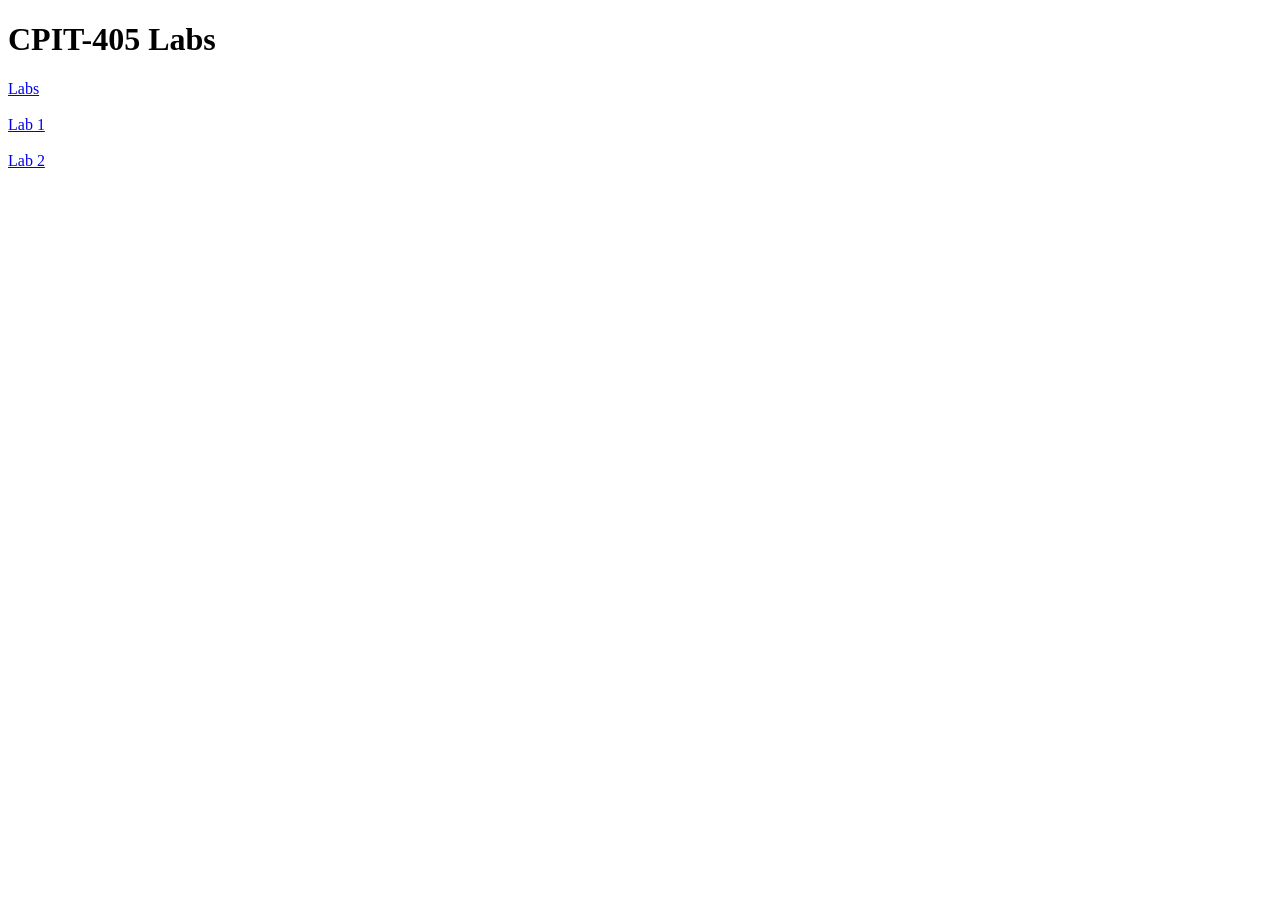
==== index.html @ 08fdaae6 "Add files via upload F2" ====
<!DOCTYPE html>
<html>
<head>
    <meta charset="UTF-8">
    <title>CPIT-405 Labs</title>
</head>

<body>

    <h1>CPIT-405 Labs</h1>
  <a href="Laps/laps.html">Labs</a>
   <br><br>

    <a href="Laps/lap1.html">Lab 1</a>
    <br><br>

    <a href="Laps/lap2.html">Lab 2</a>
    <br><br>

</body>
</html>
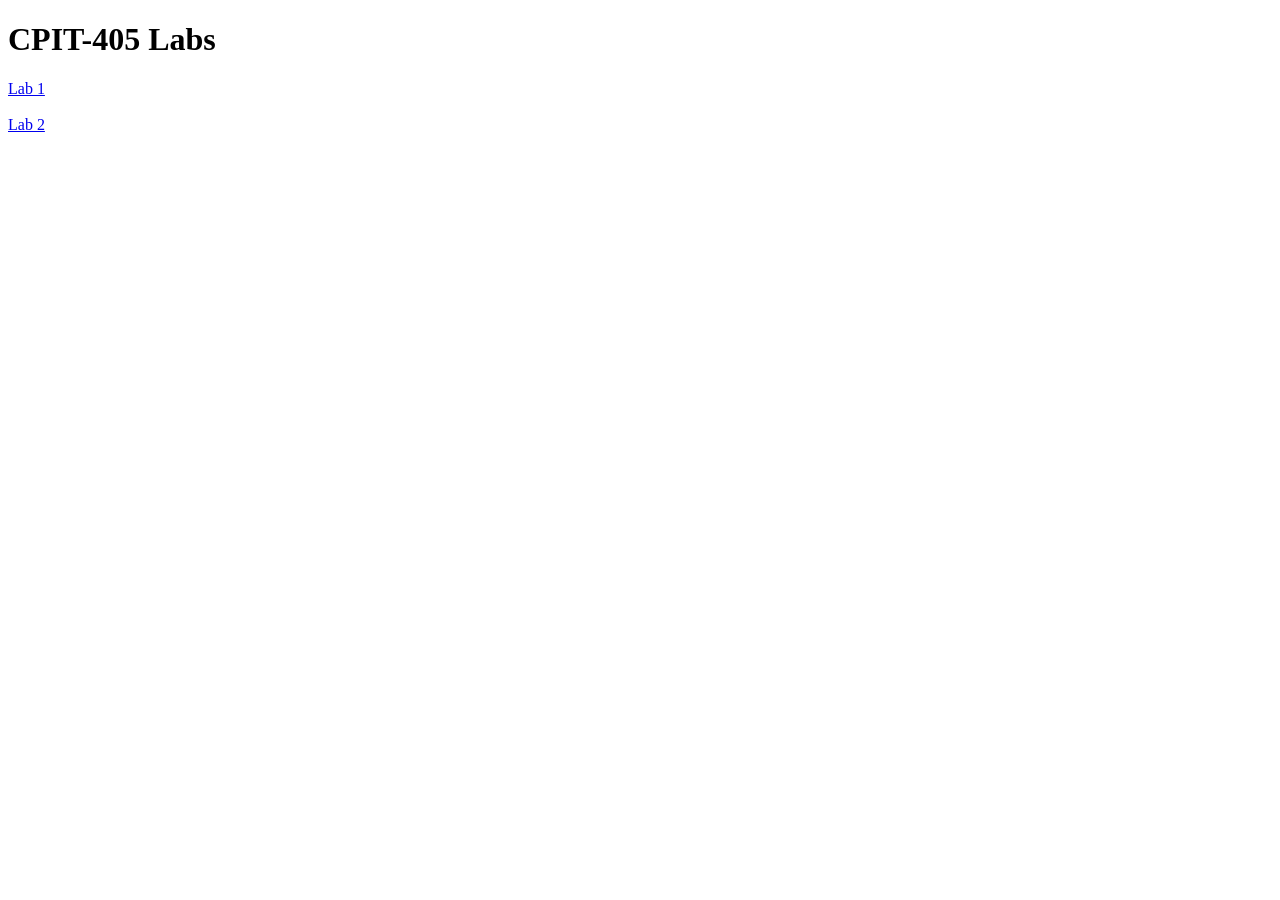
==== commit 97c885ec: "Update index.html FF" ====
--- a/index.html
+++ b/index.html
@@ -8,14 +8,12 @@
 <body>
 
     <h1>CPIT-405 Labs</h1>
-  <a href="Laps/laps.html">Labs</a>
-   <br><br>
 
-    <a href="Laps/lap1.html">Lab 1</a>
+    <a href="lap1.html">Lab 1</a>
     <br><br>
 
-    <a href="Laps/lap2.html">Lab 2</a>
+    <a href="lap2.html">Lab 2</a>
     <br><br>
 
 </body>
-</html>+</html>
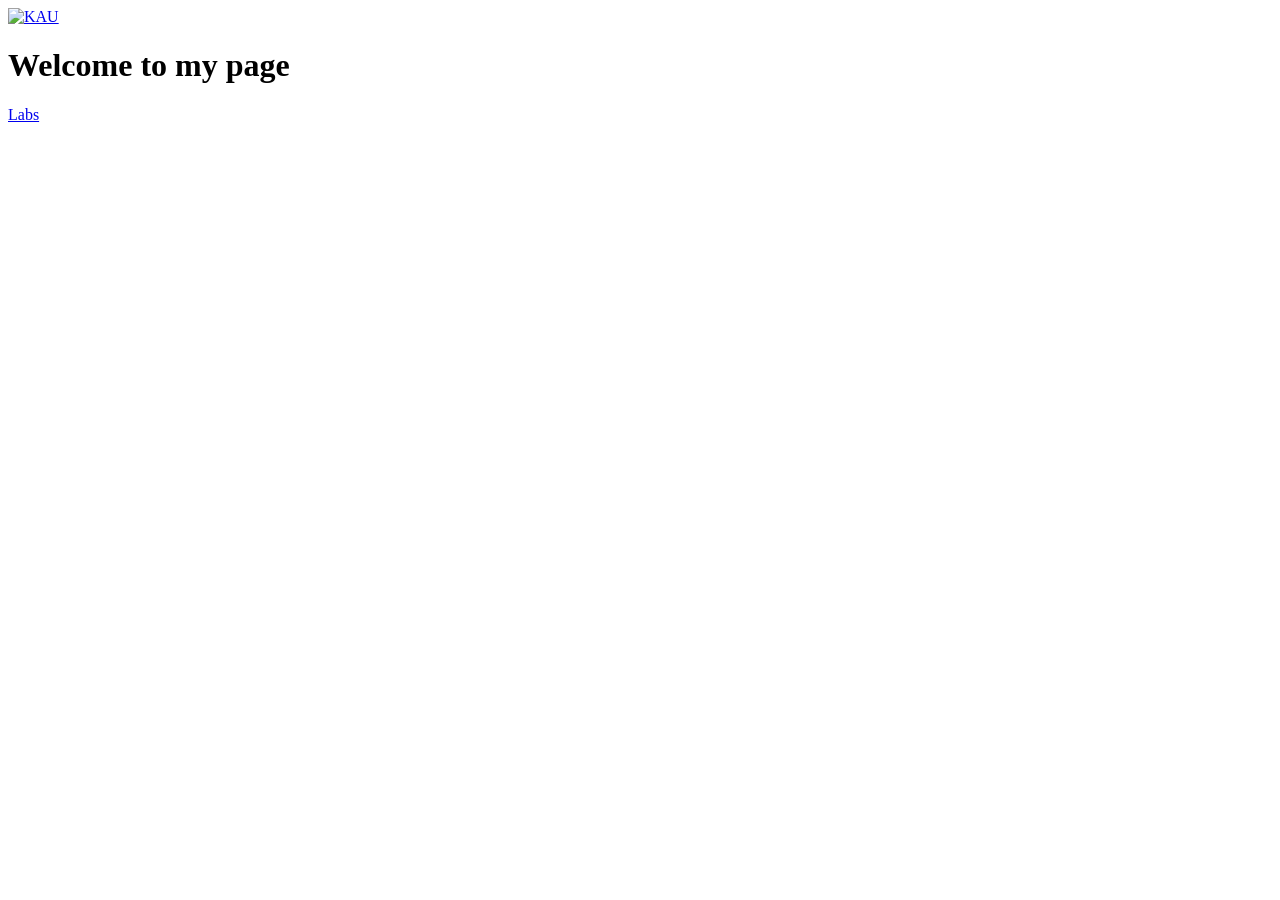
==== commit 5d3a66b0: "Update index.html 1.1" ====
--- a/index.html
+++ b/index.html
@@ -1,19 +1,20 @@
 <!DOCTYPE html>
-<html>
+<html lang="en">
 <head>
     <meta charset="UTF-8">
-    <title>CPIT-405 Labs</title>
+    <meta name="viewport" content="width=device-width, initial-scale=1.0">
+    <title>Home</title>
 </head>
 
 <body>
 
-    <h1>CPIT-405 Labs</h1>
+    <a href="https://www.kau.edu.sa" target="_blank">
+        <img src="https://www.kau.edu.sa/Images/logo.png" alt="KAU">
+    </a>
 
-    <a href="lap1.html">Lab 1</a>
-    <br><br>
+    <h1>Welcome to my page</h1>
 
-    <a href="lap2.html">Lab 2</a>
-    <br><br>
+    <a href="Labs/laps.html">Labs</a>
 
 </body>
 </html>
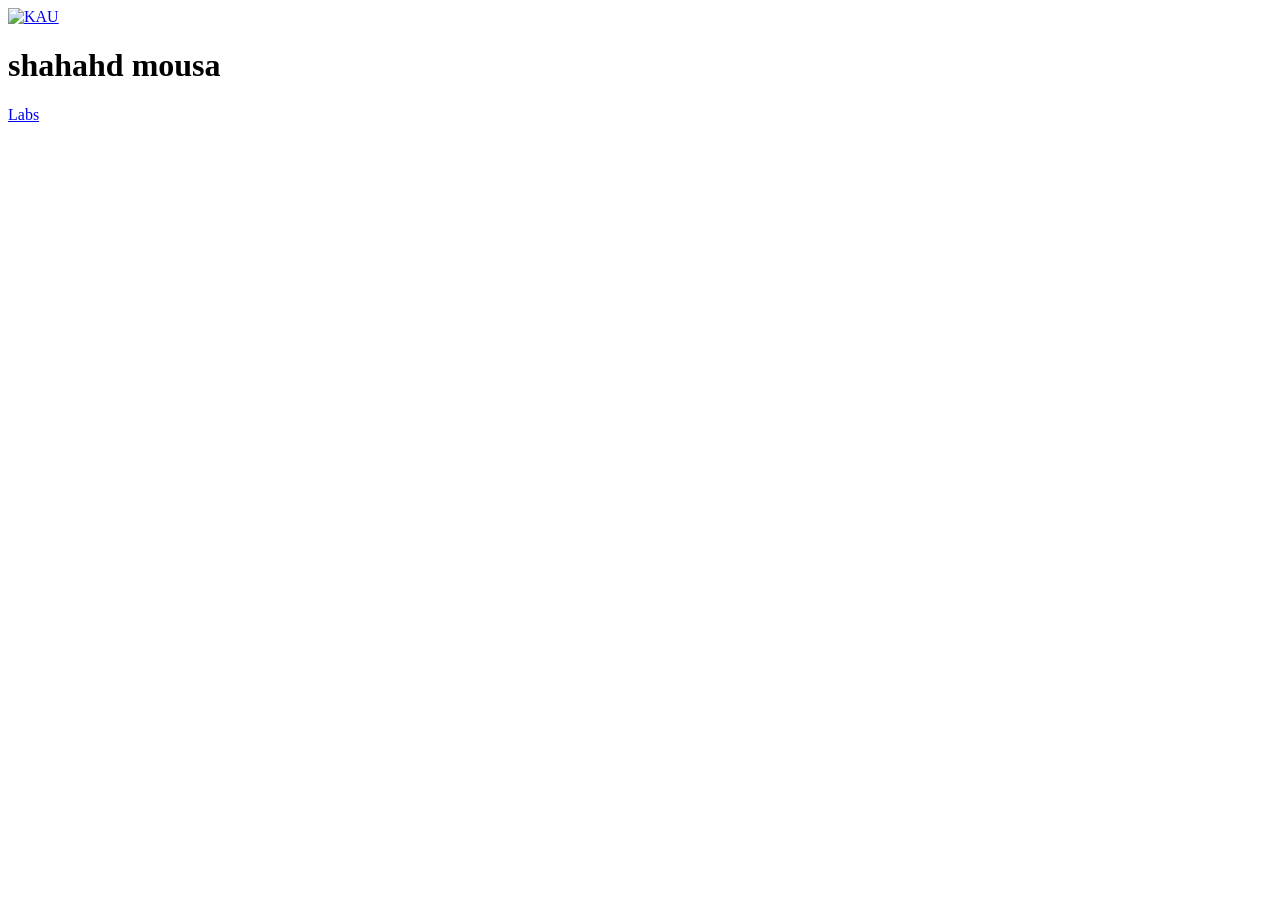
==== commit 5e4aa5dd: "Update index.html 1.3" ====
--- a/index.html
+++ b/index.html
@@ -12,7 +12,7 @@
         <img src="https://www.kau.edu.sa/Images/logo.png" alt="KAU">
     </a>
 
-    <h1>Welcome to my page</h1>
+    <h1>shahahd mousa</h1>
 
     <a href="Labs/laps.html">Labs</a>
 
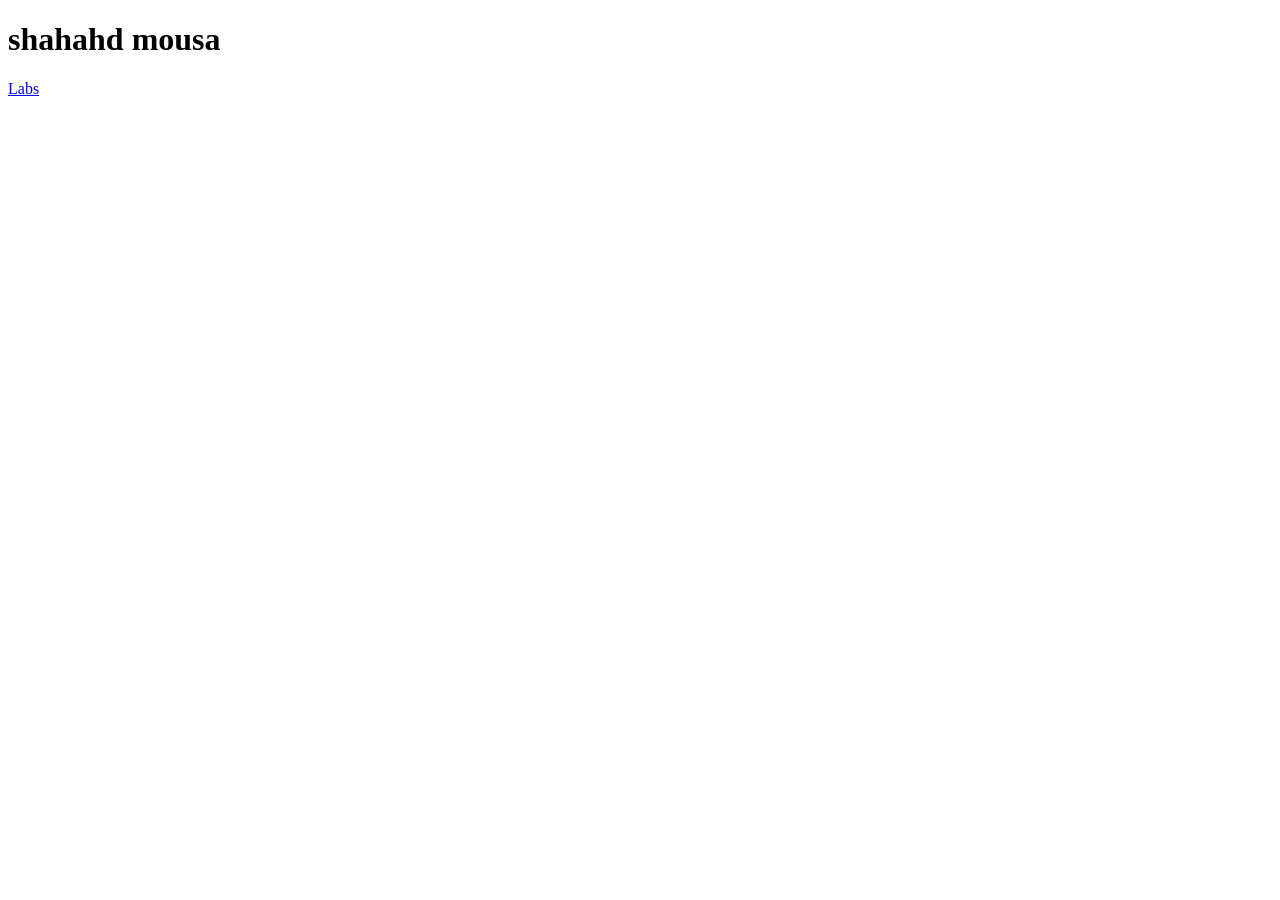
==== commit d2ca57a7: "Update index.html" ====
--- a/index.html
+++ b/index.html
@@ -8,8 +8,7 @@
 
 <body>
 
-    <a href="https://www.kau.edu.sa" target="_blank">
-        <img src="https://www.kau.edu.sa/Images/logo.png" alt="KAU">
+   
     </a>
 
     <h1>shahahd mousa</h1>
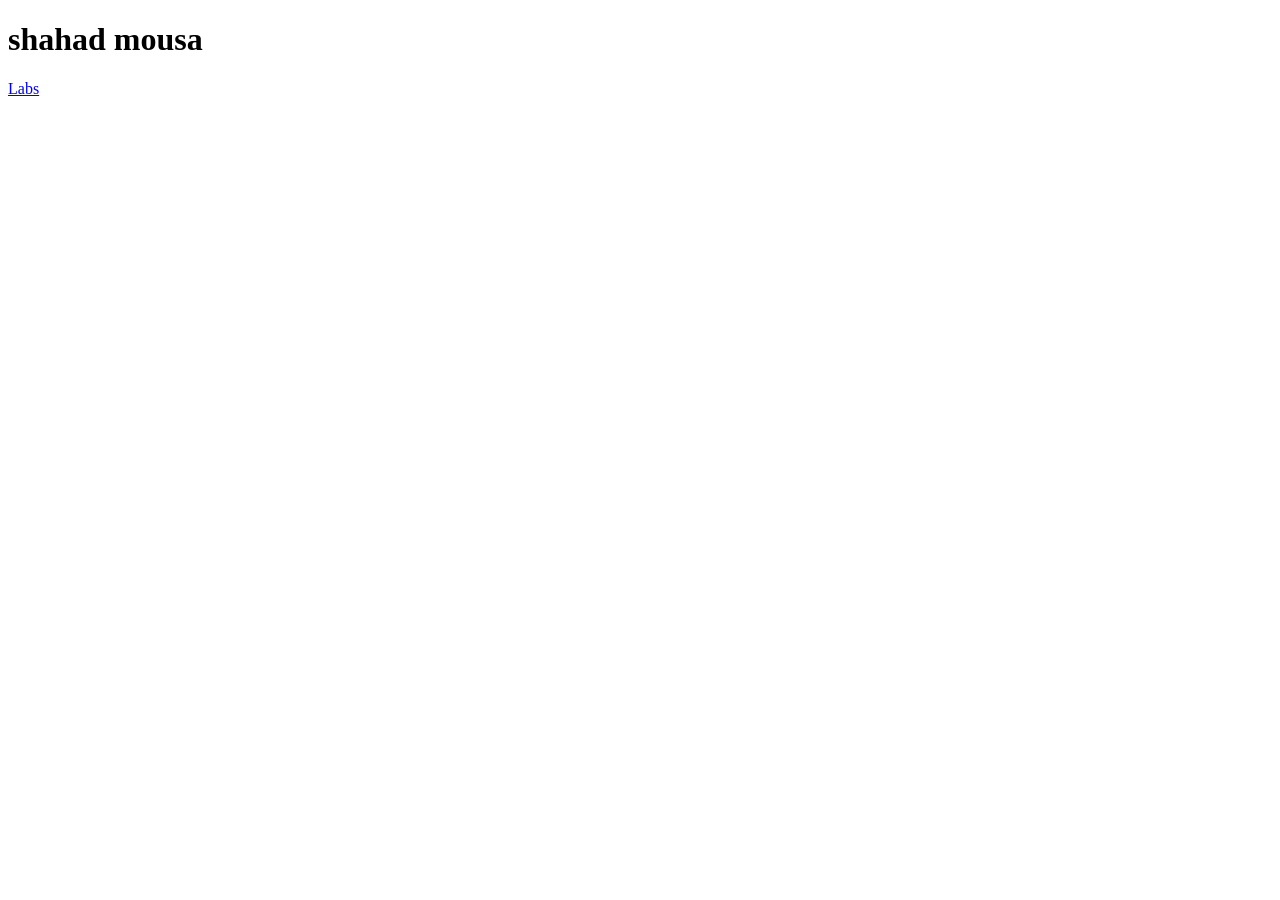
==== commit 3db4382f: "Update index.html ر" ====
--- a/index.html
+++ b/index.html
@@ -8,12 +8,11 @@
 
 <body>
 
-   
-    </a>
 
-    <h1>shahahd mousa</h1>
+    <h1>shahad mousa</h1>
 
     <a href="Labs/laps.html">Labs</a>
 
+
 </body>
 </html>
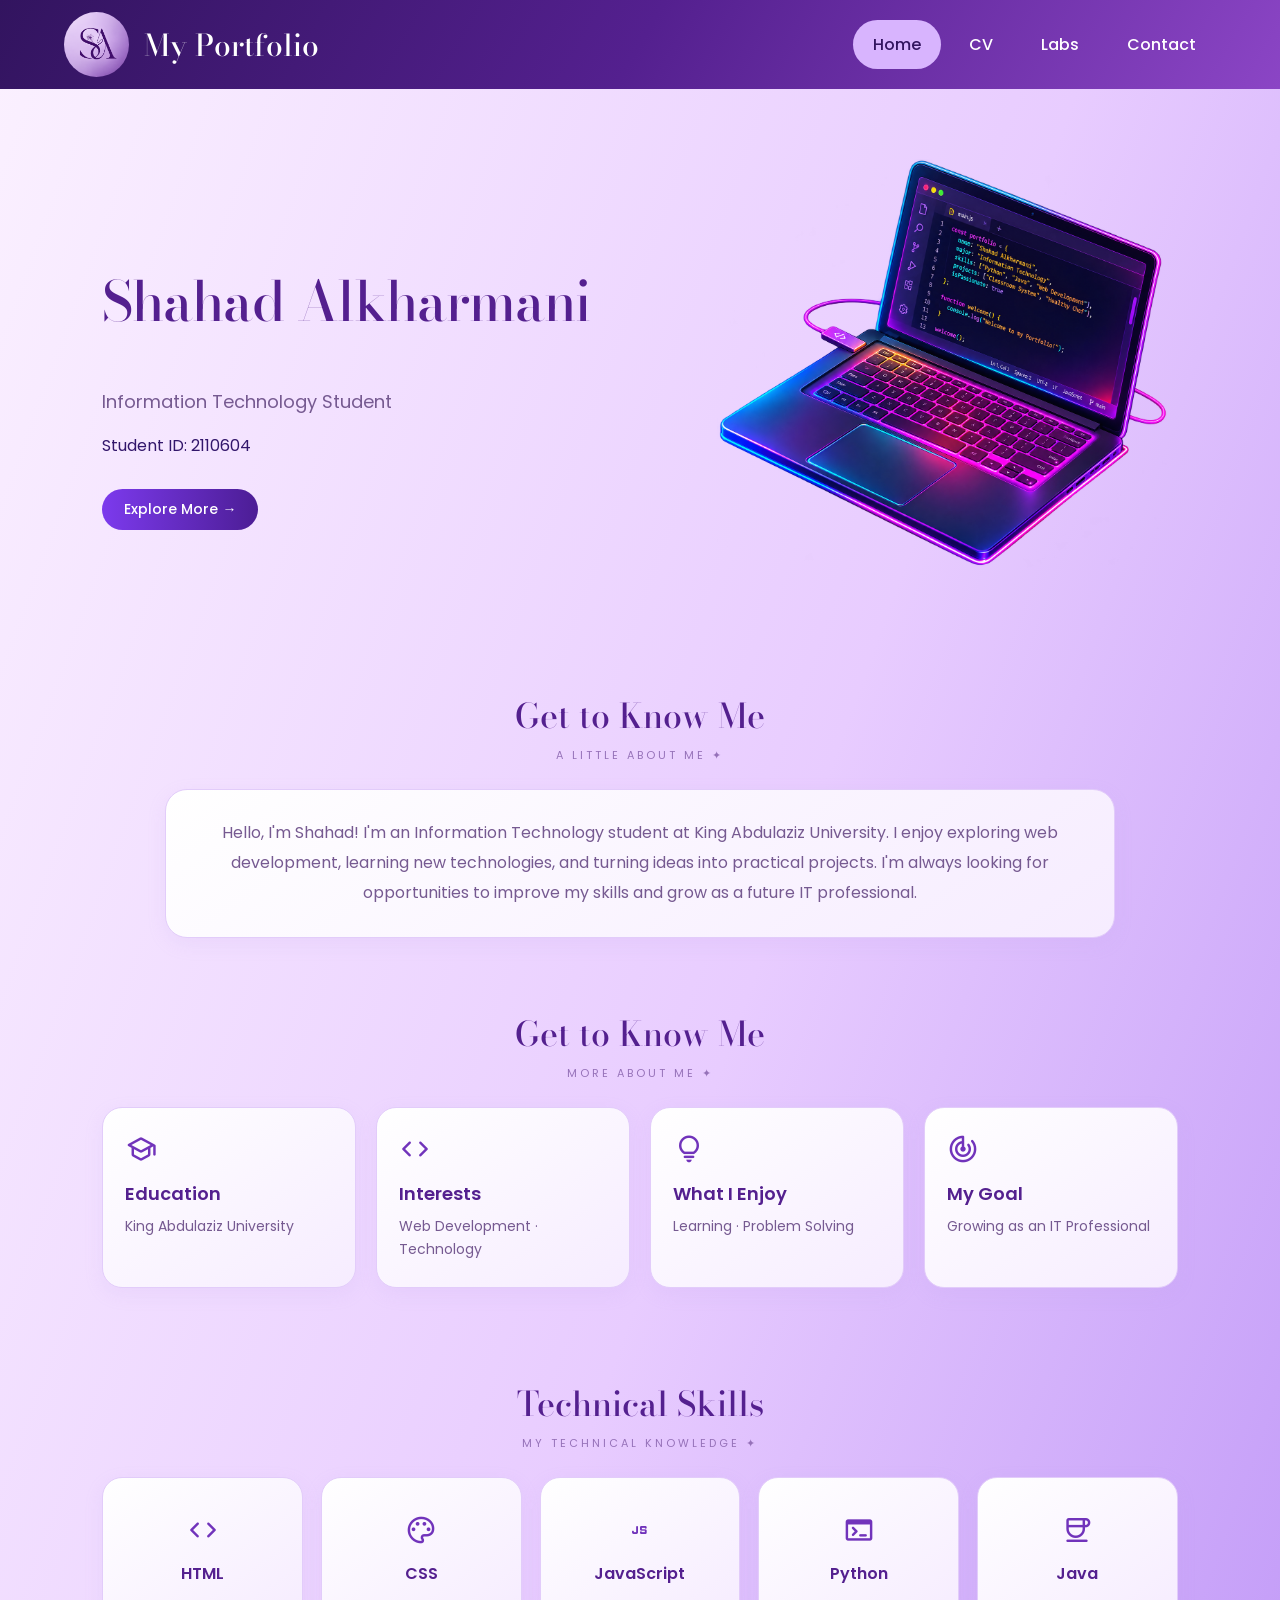
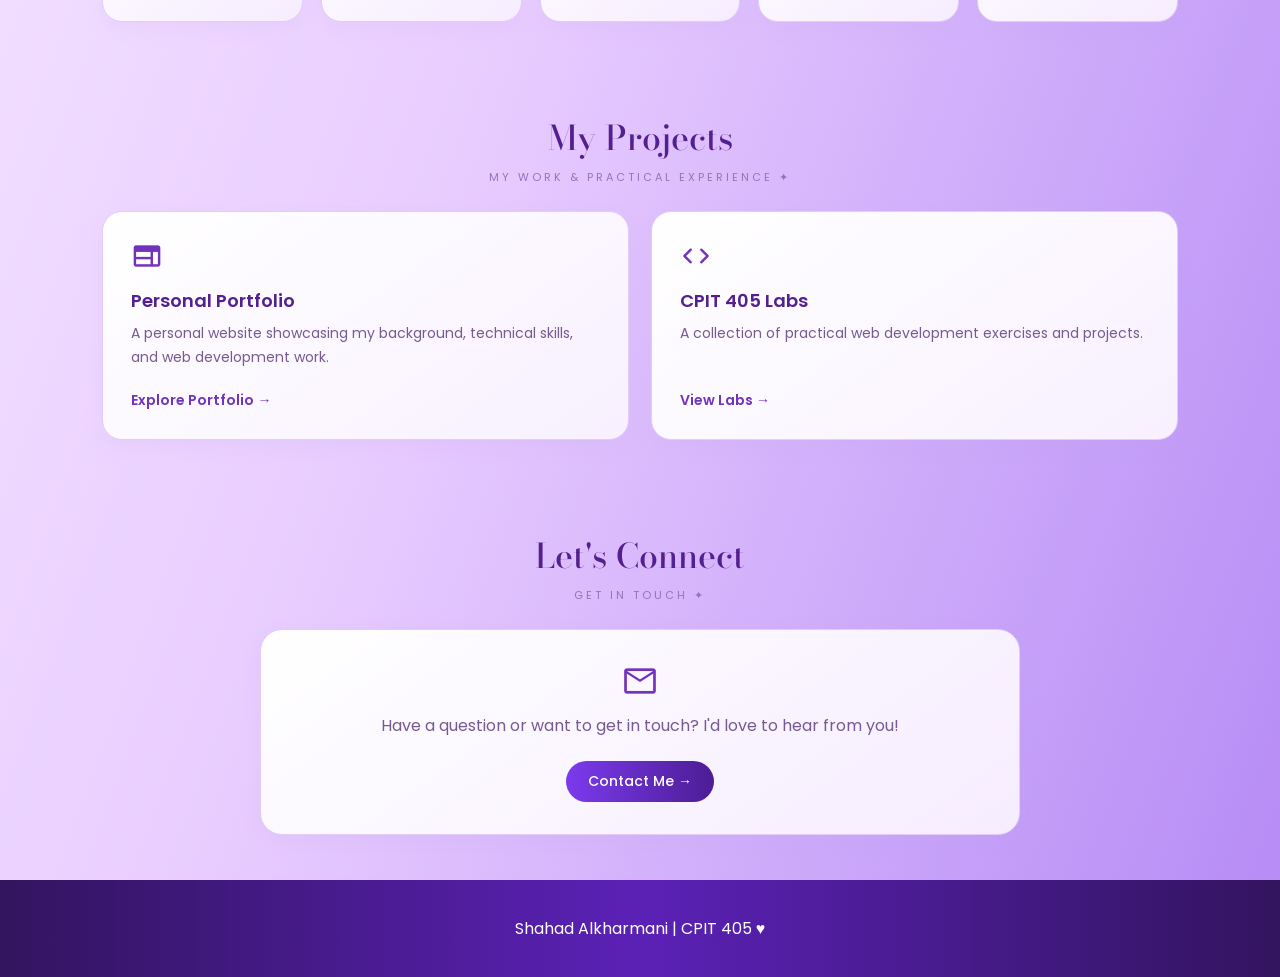
==== commit 60ef95f2: "Add files via upload" ====
--- a/index.html
+++ b/index.html
@@ -1,18 +1,262 @@
+
 <!DOCTYPE html>
 <html lang="en">
 <head>
     <meta charset="UTF-8">
     <meta name="viewport" content="width=device-width, initial-scale=1.0">
-    <title>Home</title>
+
+    <title>Shahad Alkharmani | Portfolio</title>
+
+    <!-- Main CSS -->
+    <link rel="stylesheet" href="style.css">
+
+    <!-- Google Fonts -->
+    <link href="https://fonts.googleapis.com/css2?family=Bodoni+Moda:wght@400;500;600;700&family=Poppins:wght@400;500;600;700&display=swap" rel="stylesheet">
+
+    <!-- Material Icons -->
+    <link href="https://fonts.googleapis.com/css2?family=Material+Symbols+Rounded" rel="stylesheet">
 </head>
+<!-- Welcome Message Script -->
+<script>
+    setTimeout(function () {
+        document.getElementById("welcomeMessage").remove();
+    }, 3300);
+</script>
 
 <body>
 
-
-    <h1>shahad mousa</h1>
-
-    <a href="Labs/laps.html">Labs</a>
-
+    <!-- Header and Navigation -->
+    <header>
+        <div class="brand">
+            <div class="logo">
+                <img src="images/logo.png" alt="Shahad Logo">
+            </div>
+
+            <h2>My Portfolio</h2>
+        </div>
+
+        <nav>
+            <a class="active" href="index.html">Home</a>
+            <a href="cv.html">CV</a>
+            <a href="labs.html">Labs</a>
+            <a href="contact.html">Contact</a>
+        </nav>
+    </header>
+
+
+    <main>
+
+        <!-- Hero Section -->
+        <section class="hero">
+
+            <div class="hero-text">
+                <h1>Shahad Alkharmani</h1>
+
+                <p class="student-id">
+                    Information Technology Student
+                </p>
+
+                <p>Student ID: 2110604</p>
+
+                <a class="button" href="cv.html">
+                    Explore More →
+                </a>
+            </div>
+
+            <div class="hero-image">
+                <img src="images/laptop.png" alt="Laptop with code">
+            </div>
+
+        </section>
+
+
+        <!-- About Me Section -->
+        <section class="home-about">
+
+            <div class="section-title">
+                <h2>Get to Know Me</h2>
+                <p>A LITTLE ABOUT ME ✦</p>
+            </div>
+
+            <div class="about-content">
+                <p>
+                    Hello, I'm Shahad! I'm an Information Technology student
+                    at King Abdulaziz University. I enjoy exploring web
+                    development, learning new technologies, and turning
+                    ideas into practical projects. I'm always looking
+                    for opportunities to improve my skills and grow
+                    as a future IT professional.
+                </p>
+            </div>
+
+        </section>
+
+
+        <!-- Personal Highlights -->
+        <section class="highlights-section">
+
+            <div class="section-title">
+              <h2>Get to Know Me</h2>
+                <p>MORE ABOUT ME ✦</p>
+            </div>
+
+            <div class="highlights-grid">
+
+                <!-- Education -->
+                <div class="highlight-card">
+                    <span class="material-symbols-rounded">school</span>
+                    <h3>Education</h3>
+                    <p>King Abdulaziz University</p>
+                </div>
+
+                <!-- Interests -->
+                <div class="highlight-card">
+                    <span class="material-symbols-rounded">code</span>
+                    <h3>Interests</h3>
+                    <p>Web Development · Technology</p>
+                </div>
+
+                <!-- What I Enjoy -->
+                <div class="highlight-card">
+                    <span class="material-symbols-rounded">lightbulb</span>
+                    <h3>What I Enjoy</h3>
+                    <p>Learning · Problem Solving</p>
+                </div>
+
+                <!-- Career Goal -->
+                <div class="highlight-card">
+                    <span class="material-symbols-rounded">track_changes</span>
+                    <h3>My Goal</h3>
+                    <p>Growing as an IT Professional</p>
+                </div>
+
+            </div>
+
+        </section>
+
+
+        <!-- Technical Skills -->
+        <section class="skills-section">
+
+            <div class="section-title">
+                <h2>Technical Skills</h2>
+                <p>MY TECHNICAL KNOWLEDGE ✦</p>
+            </div>
+
+            <div class="skills-grid">
+
+                <div class="skill-card">
+                    <span class="material-symbols-rounded">code</span>
+                    <h3>HTML</h3>
+                </div>
+
+                <div class="skill-card">
+                    <span class="material-symbols-rounded">palette</span>
+                    <h3>CSS</h3>
+                </div>
+
+                <div class="skill-card">
+                    <span class="material-symbols-rounded">javascript</span>
+                    <h3>JavaScript</h3>
+                </div>
+
+                <div class="skill-card">
+                    <span class="material-symbols-rounded">terminal</span>
+                    <h3>Python</h3>
+                </div>
+
+                <div class="skill-card">
+                    <span class="material-symbols-rounded">coffee</span>
+                    <h3>Java</h3>
+                </div>
+
+            </div>
+
+        </section>
+
+
+        <!-- Projects -->
+        <section class="projects-section">
+
+            <div class="section-title">
+                <h2>My Projects</h2>
+                <p>MY WORK & PRACTICAL EXPERIENCE ✦</p>
+            </div>
+
+            <div class="projects-grid">
+
+                <!-- Portfolio Project -->
+                <div class="project-card">
+                    <span class="material-symbols-rounded">web</span>
+
+                    <h3>Personal Portfolio</h3>
+
+                    <p>
+                        A personal website showcasing my background,
+                        technical skills, and web development work.
+                    </p>
+
+                    <a href="index.html">Explore Portfolio →</a>
+                </div>
+
+                <!-- CPIT 405 Labs -->
+                <div class="project-card">
+                    <span class="material-symbols-rounded">code</span>
+
+                    <h3>CPIT 405 Labs</h3>
+
+                    <p>
+                        A collection of practical web development
+                        exercises and projects.
+                    </p>
+
+                    <a href="labs.html">View Labs →</a>
+                </div>
+
+            </div>
+
+        </section>
+
+
+        <!-- Contact Section -->
+        <section class="home-contact">
+
+            <div class="section-title">
+                <h2>Let's Connect</h2>
+                <p>GET IN TOUCH ✦</p>
+            </div>
+
+            <div class="home-contact-content">
+                <span class="material-symbols-rounded">mail</span>
+
+                <p>
+                    Have a question or want to get in touch?
+                    I'd love to hear from you!
+                </p>
+
+                <a class="button" href="contact.html">
+                    Contact Me →
+                </a>
+            </div>
+
+        </section>
+
+    </main>
+
+
+    <!-- Footer -->
+    <footer>
+        <p>Shahad Alkharmani | CPIT 405 ♥</p>
+    </footer>
 
 </body>
+<!-- Welcome Message -->
+<div class="welcome-overlay" id="welcomeMessage">
+    <div class="welcome-box">
+        <span class="material-symbols-rounded">auto_awesome</span>
+        <h2>Welcome to My Portfolio!</h2>
+        <p>Hello! I'm Shahad. I'm happy to have you here.</p>
+    </div>
+</div>
 </html>
+
--- a/style.css
+++ b/style.css
@@ -0,0 +1,1270 @@
+/*
+  PORTFOLIO STYLESHEET GUIDE
+  --------------------------
+  SHARED: body background, header, logo, navigation, buttons, and footer.
+  HOME: hero, About Me, highlights, technical skills, projects, and contact.
+  CV: CV profile, education, skills, projects, certificates, and LinkedIn.
+  LABS: shared profile header and practical-lab project cards.
+  CONTACT: contact information panel and message form.
+  RESPONSIVE: tablet and mobile layouts for all pages.
+  NOTE: Keep page-specific rules grouped under their page comments.
+*/
+
+/* General Style */
+
+* {
+    box-sizing: border-box;
+}
+
+body {
+    margin: 0;
+    font-family: 'Poppins', sans-serif;
+    background: linear-gradient(
+        110deg,
+        #FBF1FF 0%,
+        #E8CCFF 50%,
+        #B58AF5 100%
+    );
+    color: #32166B;
+}
+
+
+/* HEADER: Shared top navigation bar used by Home, CV, Labs, and Contact. */
+
+header {
+    background: linear-gradient(120deg, #32145F, #54208F, #8B45C5);
+    color: white;
+    padding: 12px 5%;
+    display: flex;
+    align-items: center;
+    justify-content: space-between;
+    gap: 25px;
+    box-shadow: none;
+    border: none; /* Keep the shared header clean on every page. */
+}
+
+/* BRAND: Circular logo image and portfolio name in the shared header. */
+
+.brand {
+    display: flex;
+    align-items: center;
+    gap: 15px;
+    flex-shrink: 0;
+}
+
+.logo {
+    width: 65px;
+    height: 65px;
+    flex-shrink: 0;
+    overflow: hidden;
+    border-radius: 50%;
+}
+
+.logo img {
+    width: 100%;
+    height: 100%;
+    object-fit: cover;
+    border-radius: 50%;
+    display: block;
+    transform: scale(1.3);
+}
+
+.brand h2 {
+    margin: 0;
+    color: white;
+    font-family: 'Bodoni Moda', serif;
+    font-size: 30px;
+    font-weight: 500;
+    white-space: nowrap;
+}
+
+
+/* NAVIGATION: Menu links, active page indicator, and hover state. */
+
+nav {
+    display: flex;
+    align-items: center;
+    gap: 8px;
+}
+
+nav a {
+    color: white;
+    text-decoration: none;
+    padding: 12px 20px;
+    border-radius: 30px;
+    font-weight: 500;
+    transition: 0.3s;
+    white-space: nowrap;
+}
+
+nav a:hover,
+nav a.active {
+    background: #D8B4FE;
+    color: #32145F;
+}
+
+
+/* HOME PAGE: Hero introduction, student details, image, and main action button. */
+
+.hero {
+    min-height: 500px;
+    padding: 70px 8%;
+    display: flex;
+    align-items: center;
+    justify-content: space-between;
+    gap: 30px;
+    background: transparent;
+    border-radius: 35px 35px 0 0;
+    overflow: hidden;
+    border: none;
+    margin-bottom: 0;
+}
+
+.hero-text {
+    width: 55%;
+    min-width: 0;
+}
+
+.hero-text h1 {
+    font-family: 'Bodoni Moda', serif;
+    font-size: 55px;
+    font-weight: 500;
+    letter-spacing: -1px;
+    color: #54208F;
+}
+
+.hero-text h2 {
+    font-size: 25px;
+}
+
+.student-id {
+    font-size: 18px;
+    color: #765A91;
+}
+
+.hero-image {
+    width: 45%;
+    text-align: center;
+}
+
+.hero-image img {
+    width: 100%;
+    max-width: 450px;
+}
+
+.button,
+.labs-project > a {
+    display: inline-block;
+    background: linear-gradient(to right, #7C3AED, #4C1D95);
+    color: white;
+    text-decoration: none;
+    padding: 10px 22px;
+    font-size: 14px;
+    border-radius: 30px;
+    margin-top: 15px;
+    font-weight: 500;
+    transition: 0.3s;
+}
+
+.button:hover,
+.labs-project > a:hover {
+    background: linear-gradient(to right, #A78BFA, #6D28D9);
+    color: white;
+    transform: translateY(-3px);
+}
+
+
+/* HOME PAGE — INTRODUCTION: About Me text section. */
+
+.home-about,
+.highlights-section,
+.skills-section,
+.projects-section,
+.home-contact {
+    padding: 45px 8%;
+    background: transparent;
+}
+
+.home-about {
+    padding-top: 35px;
+    padding-bottom: 25px;
+}
+
+.about-content {
+    max-width: 950px;
+    margin: 0 auto;
+    padding: 28px 35px;
+    background: linear-gradient(145deg, #FFFFFF, #F6ECFF);
+    border: 1px solid #E2CCFA;
+    border-radius: 22px;
+    box-shadow: 0 6px 18px #BFA6E825;
+}
+
+.about-content p {
+    margin: 0;
+    color: #765A91;
+    font-size: 16px;
+    line-height: 1.9;
+    text-align: center;
+}
+
+
+/* HOME PAGE — HIGHLIGHTS: Education, interests, enjoyment, and career goal cards. */
+
+.highlights-grid {
+    display: grid;
+    grid-template-columns: repeat(4, minmax(0, 1fr));
+    gap: 20px;
+}
+
+.highlight-card {
+    min-width: 0;
+    min-height: 175px;
+    padding: 25px 22px;
+    background: linear-gradient(145deg, #FFFFFF, #F6ECFF);
+    border: 1px solid #E2CCFA;
+    border-radius: 20px;
+    box-shadow: 0 6px 18px #BFA6E825;
+    transition: 0.3s;
+}
+
+.highlight-card:hover,
+.skill-card:hover,
+.project-card:hover {
+    transform: translateY(-5px);
+    box-shadow: 0 12px 25px #A77AC940;
+    border-color: #C49AE8;
+}
+
+.highlight-card > .material-symbols-rounded,
+.skill-card > .material-symbols-rounded,
+.project-card > .material-symbols-rounded {
+    color: #7133BB;
+    font-size: 32px;
+    margin-bottom: 15px;
+}
+
+.highlight-card h3,
+.skill-card h3,
+.project-card h3 {
+    color: #54208F;
+    font-size: 18px;
+    font-weight: 600;
+    margin: 0 0 8px;
+}
+
+.highlight-card p,
+.project-card p {
+    color: #765A91;
+    font-size: 14px;
+    line-height: 1.7;
+    margin: 0;
+}
+
+
+/* HOME PAGE — TECHNICAL SKILLS: Compact cards for the technologies you use. */
+
+.skills-grid {
+    display: grid;
+    grid-template-columns: repeat(5, minmax(0, 1fr));
+    gap: 18px;
+}
+
+.skill-card {
+    min-width: 0;
+    min-height: 145px;
+    padding: 24px 15px;
+    display: flex;
+    flex-direction: column;
+    align-items: center;
+    justify-content: center;
+    text-align: center;
+    background: linear-gradient(145deg, #FFFFFF, #F6ECFF);
+    border: 1px solid #E2CCFA;
+    border-radius: 20px;
+    box-shadow: 0 6px 18px #BFA6E825;
+    transition: 0.3s;
+}
+
+.skill-card h3 {
+    margin: 0;
+    font-size: 16px;
+}
+
+
+/* HOME PAGE — PROJECTS: Project summaries with links to the relevant pages. */
+
+.projects-grid {
+    display: grid;
+    grid-template-columns: repeat(2, minmax(0, 1fr));
+    gap: 22px;
+}
+
+.project-card {
+    min-width: 0;
+    padding: 28px;
+    display: flex;
+    flex-direction: column;
+    align-items: flex-start;
+    background: linear-gradient(145deg, #FFFFFF, #F8F0FF);
+    border: 1px solid #E2CCFA;
+    border-radius: 20px;
+    box-shadow: 0 6px 18px #BFA6E825;
+    transition: 0.3s;
+}
+
+.project-card p {
+    margin-bottom: 15px;
+}
+
+.project-card a {
+    display: inline-block;
+    margin-top: auto;
+    padding-top: 5px;
+    color: #7133BB;
+    font-size: 14px;
+    font-weight: 600;
+    text-decoration: none;
+}
+
+.project-card a:hover {
+    color: #32145F;
+    text-decoration: underline;
+}
+
+
+/* HOME PAGE — CONTACT: Short contact invitation and link to the Contact page. */
+
+.home-contact-content {
+    max-width: 760px;
+    margin: 0 auto;
+    padding: 32px;
+    display: flex;
+    flex-direction: column;
+    align-items: center;
+    gap: 12px;
+    text-align: center;
+    background: linear-gradient(145deg, #FFFFFF, #F6ECFF);
+    border: 1px solid #E2CCFA;
+    border-radius: 22px;
+    box-shadow: 0 6px 18px #BFA6E825;
+}
+
+.home-contact-content > .material-symbols-rounded {
+    color: #7133BB;
+    font-size: 38px;
+}
+
+.home-contact-content p {
+    max-width: 560px;
+    margin: 0;
+    color: #765A91;
+    line-height: 1.8;
+}
+
+.home-contact-content .button {
+    margin-top: 8px;
+}
+
+
+/* SHARED SECTION TITLE: Heading and small caption above a group of cards. */
+
+.section-title {
+    text-align: center;
+    margin: 0 0 25px;
+}
+
+.section-title h2 {
+    font-family: 'Bodoni Moda', serif;
+    font-size: 34px;
+    font-weight: 500;
+    color: #54208F;
+    margin: 0 0 5px;
+}
+
+.section-title p {
+    color: #9672B9;
+    font-size: 11px;
+    letter-spacing: 3px;
+    margin: 0;
+}
+
+
+/* INNER PAGES: Shared content width, vertical spacing, and simple page heading. */
+
+.page-content {
+    min-height: 650px;
+    padding: 40px 8%;
+    background: transparent;
+}
+
+.page-heading {
+    text-align: center;
+    margin-bottom: 35px;
+}
+
+.page-heading h1 {
+    font-size: 40px;
+    color: #4C1D95;
+}
+
+.page-heading p {
+    font-size: 18px;
+}
+
+
+/* CV PAGE — LEGACY: General CV card styles retained for compatible markup. */
+
+.cv-card {
+    background: linear-gradient(135deg, #FFFFFF, #F3E8FF);
+    padding: 35px;
+    border-radius: 20px;
+    box-shadow: 0 5px 20px #C4B5FD;
+}
+
+.cv-card h2 {
+    color: #6D28D9;
+    border-bottom: 2px solid #DDD6FE;
+    padding-bottom: 10px;
+    margin-top: 30px;
+}
+
+.cv-card p,
+.cv-card li {
+    line-height: 1.8;
+}
+
+
+/* CONTACT PAGE: Contact details panel, message form, labels, inputs, and submit button. */
+
+.contact-container {
+    display: flex;
+    flex-wrap: wrap;
+    gap: 30px;
+}
+
+.contact-info,
+.contact-form {
+    flex: 1;
+    min-width: 250px;
+    background: linear-gradient(135deg, #FFFFFF, #EDE9FE);
+    padding: 30px;
+    border-radius: 20px;
+    box-shadow: 0 5px 15px #C4B5FD;
+}
+
+.contact-info h2,
+.contact-form h2 {
+    font-family: 'Bodoni Moda', serif;
+    font-weight: 500;
+}
+
+.contact-info p {
+    line-height: 1.8;
+}
+
+.contact-info a {
+    color: #6D28D9;
+}
+
+.contact-form label {
+    display: block;
+    margin-top: 15px;
+}
+
+.contact-form input,
+.contact-form textarea {
+    width: 100%;
+    padding: 12px;
+    margin-top: 8px;
+    border: 1px solid #C4B5FD;
+    border-radius: 10px;
+    font-family: 'Poppins', sans-serif;
+}
+
+.contact-form button {
+    width: 100%;
+    padding: 14px;
+    margin-top: 20px;
+    background: linear-gradient(to right, #7C3AED, #4C1D95);
+    color: white;
+    border: none;
+    border-radius: 25px;
+    cursor: pointer;
+    font-family: 'Poppins', sans-serif;
+    transition: 0.3s;
+}
+
+.contact-form button:hover {
+    background: linear-gradient(to right, #A78BFA, #6D28D9);
+}
+
+
+/* FOOTER: Shared bottom bar used on all portfolio pages. */
+
+footer {
+    background: linear-gradient(to right, #32145F, #5B21B6, #32145F);
+    color: white;
+    text-align: center;
+    padding: 20px;
+}
+
+
+/* RESPONSIVE — SHARED: Header, Home sections, and inner-page spacing. */
+
+@media screen and (max-width: 768px) {
+
+    header {
+        flex-direction: column;
+        gap: 15px;
+    }
+
+    .brand h2 {
+        font-size: 26px;
+    }
+
+    nav {
+        flex-wrap: wrap;
+        justify-content: center;
+    }
+
+    nav a {
+        display: inline-block;
+        padding: 10px;
+        margin: 3px;
+    }
+
+    .hero {
+        flex-direction: column;
+        text-align: center;
+        padding: 40px 7%;
+    }
+
+    .hero-text,
+    .hero-image {
+        width: 100%;
+    }
+
+    .hero-text h1 {
+        font-size: clamp(25px, 6vw, 38px);
+    }
+
+    .hero-image img {
+        width: 90%;
+    }
+
+    .highlights-grid {
+        grid-template-columns: repeat(2, minmax(0, 1fr));
+    }
+
+    .skills-grid {
+        grid-template-columns: repeat(3, minmax(0, 1fr));
+    }
+
+    .projects-grid {
+        grid-template-columns: 1fr;
+    }
+
+    .home-about,
+    .highlights-section,
+    .skills-section,
+    .projects-section,
+    .home-contact {
+        padding-left: 5%;
+        padding-right: 5%;
+    }
+
+    .page-content {
+        padding: 30px 5%;
+    }
+
+    .cv-card {
+        padding: 20px;
+    }
+}
+
+@media screen and (max-width: 480px) {
+
+    .highlights-grid,
+    .skills-grid,
+    .projects-grid {
+        grid-template-columns: 1fr;
+    }
+
+    .about-content {
+        padding: 22px;
+    }
+
+    .section-title h2 {
+        font-size: 28px;
+    }
+
+    .hero-text h1 {
+        font-size: 26px;
+    }
+
+    .logo {
+        width: 58px;
+        height: 58px;
+    }
+}
+
+/* ============================= */
+/* CV PAGE — EDITORIAL: CV-specific layout and card styling. */
+/* ============================= */
+
+.cv-page {
+    padding: 45px 8%;
+    background: transparent;
+}
+
+/* CV PAGE — LEGACY INTRO: Styles for older markup using the .cv-hero class. */
+
+.cv-hero {
+    text-align: center;
+    padding: 55px 25px;
+    margin-bottom: 30px;
+    background: linear-gradient(120deg, #32145F, #7133BB, #A879D5);
+    border-radius: 25px;
+    color: white;
+    box-shadow: 0 10px 25px #54208F30;
+}
+
+.cv-label {
+    color: #E9D5FF;
+    font-size: 12px;
+    letter-spacing: 4px;
+}
+
+.cv-hero h1 {
+    font-family: 'Bodoni Moda', serif;
+    font-size: 48px;
+    font-weight: 500;
+    margin: 12px 0;
+}
+
+.cv-hero h2 {
+    font-family: 'Bodoni Moda', serif;
+    font-size: 27px;
+    font-weight: 400;
+    margin: 5px 0;
+    color: #F0DFFF;
+}
+
+.cv-hero p {
+    color: #F3E8FF;
+    line-height: 1.8;
+}
+
+.cv-hero-line {
+    width: 65px;
+    height: 3px;
+    background: #E9D5FF;
+    margin: 22px auto 0;
+    border-radius: 5px;
+}
+
+
+/* CV PAGE — CONTENT: Shared surface for About, CV sections, and project cards. */
+
+.cv-about,
+.cv-section,
+.cv-project {
+    background: linear-gradient(145deg, #FFFFFF, #F8F0FF);
+    border: 1px solid #E2CCFA;
+    border-radius: 20px;
+    padding: 28px;
+    box-shadow: 0 6px 18px #BFA6E825;
+    transition: 0.3s;
+}
+
+.cv-about {
+    display: flex;
+    align-items: flex-start;
+    gap: 20px;
+    margin-bottom: 22px;
+}
+
+.cv-about p {
+    line-height: 1.8;
+    color: #765A91;
+}
+
+.cv-section-icon {
+    width: 48px;
+    height: 48px;
+    display: flex;
+    align-items: center;
+    justify-content: center;
+    background: #F0E1FF;
+    color: #7133BB;
+    border-radius: 15px;
+    margin-bottom: 18px;
+    flex-shrink: 0;
+}
+
+.cv-section-icon .material-symbols-rounded,
+.cv-project .material-symbols-rounded {
+    font-size: 28px;
+    color: #7133BB;
+}
+
+.cv-small-title {
+    color: #A17BC2;
+    font-size: 10px;
+    letter-spacing: 2px;
+    font-weight: 600;
+    margin-bottom: 5px;
+}
+
+.cv-page h2 {
+    font-family: 'Bodoni Moda', serif;
+    font-size: 29px;
+    font-weight: 500;
+    color: #54208F;
+    margin: 5px 0 15px;
+}
+
+.cv-page h3 {
+    color: #6426A8;
+    font-size: 17px;
+}
+
+.cv-page p {
+    line-height: 1.8;
+}
+
+
+/* CV PAGE — GRID: Two-column layout for education, skills, and other sections. */
+
+.cv-grid {
+    display: grid;
+    grid-template-columns: repeat(2, 1fr);
+    gap: 22px;
+    margin-bottom: 22px;
+}
+
+.cv-section:hover,
+.cv-about:hover,
+.cv-project:hover {
+    transform: translateY(-5px);
+    box-shadow: 0 12px 25px #A77AC940;
+}
+
+
+/* CV PAGE — EDUCATION: Left accent line and spacing for education details. */
+
+.cv-detail {
+    border-left: 3px solid #C084FC;
+    padding-left: 15px;
+    margin-top: 20px;
+}
+
+.cv-detail p {
+    color: #765A91;
+    font-size: 14px;
+    margin: 8px 0;
+}
+
+
+/* CV PAGE — SKILLS: Rounded labels for technical and personal skills. */
+
+.skill-list {
+    display: flex;
+    flex-wrap: wrap;
+    gap: 10px;
+    margin-top: 18px;
+}
+
+.skill-list span {
+    background: #F0E1FF;
+    color: #6426A8;
+    padding: 9px 15px;
+    border-radius: 20px;
+    font-size: 13px;
+}
+
+
+/* CV PAGE — WIDE SECTION: Spacing for content that spans the CV width. */
+
+.cv-wide {
+    margin-bottom: 22px;
+}
+
+
+/* CV PAGE — PROJECTS: Project cards, grid, icons, and external links. */
+
+.cv-projects {
+    margin: 35px 0;
+}
+
+.cv-projects > h2 {
+    margin-bottom: 20px;
+}
+
+.cv-project-grid {
+    display: grid;
+    grid-template-columns: repeat(2, 1fr);
+    gap: 22px;
+}
+
+.cv-project {
+    background: linear-gradient(145deg, #FFFFFF, #F6ECFF);
+}
+
+.cv-project > .material-symbols-rounded {
+    font-size: 34px;
+    margin-bottom: 10px;
+}
+
+.cv-project p {
+    color: #765A91;
+    font-size: 14px;
+}
+
+.cv-project a {
+    display: inline-block;
+    color: #7133BB;
+    text-decoration: none;
+    font-size: 14px;
+    font-weight: 600;
+    margin-top: 10px;
+}
+
+.cv-project a:hover {
+    color: #32145F;
+    text-decoration: underline;
+}
+
+
+/* CV PAGE — CERTIFICATES: Certificate list spacing and readable line height. */
+
+.cv-list {
+    padding-left: 20px;
+    color: #765A91;
+}
+
+.cv-list li {
+    line-height: 1.8;
+    margin-bottom: 10px;
+}
+
+
+/* CV PAGE — LANGUAGES: Rounded labels for spoken languages. */
+
+.language-item {
+    display: flex;
+    flex-wrap: wrap;
+    gap: 12px;
+    margin-top: 20px;
+}
+
+.language-item span {
+    background: #F0E1FF;
+    color: #6426A8;
+    padding: 12px 22px;
+    border-radius: 20px;
+}
+
+
+/* CV PAGE — RESPONSIVE: Stack columns and scale CV headings on smaller screens. */
+
+@media screen and (max-width: 768px) {
+
+    .cv-page {
+        padding: 30px 5%;
+    }
+
+    .cv-grid,
+    .cv-project-grid {
+        grid-template-columns: 1fr;
+    }
+
+    .cv-hero h1 {
+        font-size: 36px;
+    }
+
+    .cv-hero h2 {
+        font-size: 23px;
+    }
+
+    .cv-about {
+        flex-direction: column;
+    }
+}
+
+@media screen and (max-width: 480px) {
+
+    .cv-hero {
+        padding: 35px 15px;
+    }
+
+    .cv-hero h1 {
+        font-size: 30px;
+    }
+
+    .cv-page h2 {
+        font-size: 25px;
+    }
+}
+
+/* ============================= */
+/* SHARED PROFILE HEADER: Reused by CV, Labs, and Contact for a consistent introduction. */
+/* ============================= */
+
+.cv-profile {
+    display: flex;
+    align-items: center;
+    gap: 25px;
+    padding: 35px;
+    margin-bottom: 28px;
+    background: linear-gradient(120deg, #FFFFFF, #F0E1FF);
+    border: 1px solid #E2CCFA;
+    border-radius: 24px;
+    box-shadow: 0 8px 24px #BFA6E833;
+}
+
+.cv-profile-mark {
+    width: 150px;
+    height: 150px;
+    flex-shrink: 0;
+    overflow: hidden;
+    display: flex;
+    align-items: center;
+    justify-content: center;
+    background: linear-gradient(135deg, #6B2FA0, #A875D0);
+    border-radius: 28px;
+    color: white;
+    font-family: 'Bodoni Moda', serif;
+    font-size: 75px;
+
+}
+/* LABS PROFILE ICON: White code symbol inside the shared purple profile tile. */
+
+.labs-profile-icon {
+    background: linear-gradient(135deg, #6B2FA0, #A875D0);
+    color: #FFFFFF;
+    display: flex;
+    align-items: center;
+    justify-content: center;
+}
+
+.labs-profile-icon .material-symbols-rounded {
+    color: #FFFFFF;
+    font-size: 65px;
+    font-weight: normal;
+}
+
+
+.cv-profile-mark img {
+    width: 100%;
+    height: 100%;
+    object-fit: contain;
+    display: block;
+    border-radius: inherit;
+}
+
+.cv-profile-text {
+    flex: 1;
+}
+
+.cv-profile-text h1 {
+    margin: 5px 0;
+    color: #54208F;
+    font-family: 'Bodoni Moda', serif;
+    font-size: 42px;
+    font-weight: 500;
+}
+
+.cv-profile-text p {
+    margin: 5px 0;
+    color: #765A91;
+}
+
+.cv-profile-text > span {
+    color: #9672B9;
+    font-size: 13px;
+}
+
+.cv-profile .cv-label {
+    color: #A17BC2;
+    font-size: 12px;
+    letter-spacing: 3px;
+}
+
+.cv-profile-side {
+    display: flex;
+    flex-direction: column;
+    align-items: center;
+    gap: 8px;
+    padding: 18px;
+    color: #7133BB;
+    border-left: 1px solid #D8B4FE;
+    text-align: center;
+}
+
+.cv-profile-side .material-symbols-rounded {
+    font-size: 32px;
+}
+
+.cv-profile-side strong {
+    font-size: 13px;
+}
+/* Contact Profile Icon */
+.contact-profile-icon {
+    background: linear-gradient(135deg, #6B2FA0, #A875D0);
+    color: #FFFFFF;
+    display: flex;
+    align-items: center;
+    justify-content: center;
+}
+
+.contact-profile-icon .material-symbols-rounded {
+    color: #FFFFFF;
+    font-size: 65px;
+    font-weight: normal;
+}
+
+
+/* CV PAGE — LINKEDIN: LinkedIn profile panel and link interaction. */
+
+.cv-linkedin {
+    display: flex;
+    align-items: center;
+    gap: 20px;
+    padding: 25px 30px;
+    margin: 25px 0 10px;
+    background: #FFFFFF;
+    border: 1px solid #E2CCFA;
+    border-radius: 20px;
+    box-shadow: 0 6px 18px #BFA6E825;
+}
+
+.cv-linkedin > .material-symbols-rounded {
+    font-size: 36px;
+    color: #7133BB;
+}
+
+.cv-linkedin h2 {
+    margin: 4px 0 8px;
+}
+
+.cv-linkedin a {
+    color: #7133BB;
+    text-decoration: none;
+    overflow-wrap: anywhere;
+}
+
+.cv-linkedin a:hover {
+    text-decoration: underline;
+    color: #32145F;
+}
+
+
+/* RESPONSIVE — SHARED: Header, Home sections, and inner-page spacing. */
+
+@media screen and (max-width: 768px) {
+
+    .cv-profile {
+        flex-wrap: wrap;
+        padding: 25px;
+    }
+
+    .cv-profile-text h1 {
+        font-size: 32px;
+    }
+
+    .cv-profile-side {
+        width: 100%;
+        flex-direction: row;
+        justify-content: center;
+        border-left: none;
+        border-top: 1px solid #D8B4FE;
+        padding-top: 15px;
+    }
+}
+
+@media screen and (max-width: 480px) {
+
+    .cv-profile-mark {
+        width: 75px;
+        height: 75px;
+        font-size: 44px;
+    }
+
+    .cv-profile-text h1 {
+        font-size: 27px;
+    }
+
+    .cv-linkedin {
+        align-items: flex-start;
+        padding: 20px;
+    }
+}
+
+/* ================================= */
+/* LABS PAGE: Uses the shared profile header and matching project-card design. */
+/* ================================= */
+
+.labs-page {
+    min-height: 650px;
+    background: transparent; /* Lets the shared body gradient continue behind Labs. */
+}
+
+/* LABS INTRO: Current Labs markup reuses .cv-profile, not the legacy .cv-hero. */
+
+.labs-projects {
+    margin: 35px 0;
+}
+
+.labs-projects .section-title {
+    margin-bottom: 25px;
+}
+
+.labs-project-grid {
+    display: grid;
+    grid-template-columns: repeat(3, minmax(0, 1fr));
+    gap: 22px;
+    align-items: stretch;
+}
+
+.labs-project {
+    min-width: 0;
+    min-height: 260px;
+    padding: 28px;
+    background: linear-gradient(145deg, #FFFFFF, #F8F0FF);
+    border: 1px solid #E2CCFA;
+    border-radius: 20px;
+    box-shadow: 0 6px 18px #BFA6E825;
+    transition: 0.3s;
+    display: flex;
+    flex-direction: column;
+}
+
+.labs-project:hover {
+    transform: translateY(-5px);
+    box-shadow: 0 12px 25px #A77AC940;
+}
+
+.labs-project .cv-section-icon {
+    margin-bottom: 18px;
+}
+
+.labs-project .cv-small-title {
+    margin-bottom: 5px;
+}
+
+.labs-project h3 {
+    color: #54208F;
+    font-family: 'Bodoni Moda', serif;
+    font-size: 23px;
+    font-weight: 500;
+    line-height: 1.35;
+    margin: 5px 0 10px;
+}
+
+.labs-project .skill-list {
+    margin-top: auto;
+    margin-bottom: 15px;
+    gap: 7px;
+}
+
+.labs-project .skill-list span {
+    font-family: 'Poppins', sans-serif;
+    font-size: 12px;
+    padding: 7px 12px;
+}
+
+/* The links reuse the same .button style as the Home page. */
+.labs-project > a {
+    align-self: flex-start;
+    margin-top: 5px;
+}
+
+/* LABS PAGE — RESPONSIVE: Three columns on desktop, two on tablet, one on mobile. */
+
+@media screen and (max-width: 900px) {
+    .labs-project-grid {
+        grid-template-columns: repeat(2, minmax(0, 1fr));
+    }
+}
+
+@media screen and (max-width: 600px) {
+    .labs-project-grid {
+        grid-template-columns: 1fr;
+    }
+
+    .labs-project {
+        min-height: 230px;
+    }
+}
+.github-project-link {
+    display: inline-flex;
+    align-items: center;
+    justify-content: center;
+    color: #54208F;
+    transition: 0.3s;
+}
+
+.github-project-link:hover {
+    color: #8B45C5;
+    transform: translateY(-3px);
+}
+/* Welcome Message */
+.welcome-overlay {
+    position: fixed;
+    inset: 0;
+    background: rgba(54, 20, 91, 0.35);
+    display: flex;
+    justify-content: center;
+    align-items: center;
+    z-index: 9999;
+    animation: welcomeFadeOut 0.8s ease 2.5s forwards;
+}
+
+.welcome-box {
+    background: linear-gradient(135deg, #FFFFFF, #F0DFFF);
+    padding: 40px;
+    border-radius: 25px;
+    text-align: center;
+    max-width: 450px;
+    width: 85%;
+    box-shadow: 0 10px 35px rgba(76, 29, 149, 0.2);
+    animation: welcomeAppear 0.7s ease;
+}
+
+.welcome-box .material-symbols-rounded {
+    color: #7C3AED;
+    font-size: 35px;
+}
+
+.welcome-box h2 {
+    font-family: 'Bodoni Moda', serif;
+    color: #5B21A5;
+    font-size: 28px;
+    margin: 15px 0;
+}
+
+.welcome-box p {
+    font-family: 'Poppins', sans-serif;
+    color: #6B4B83;
+}
+
+@keyframes welcomeAppear {
+    from {
+        opacity: 0;
+        transform: translateY(20px);
+    }
+    to {
+        opacity: 1;
+        transform: translateY(0);
+    }
+}
+
+@keyframes welcomeFadeOut {
+    to {
+        opacity: 0;
+        visibility: hidden;
+        pointer-events: none;
+    }
+}
